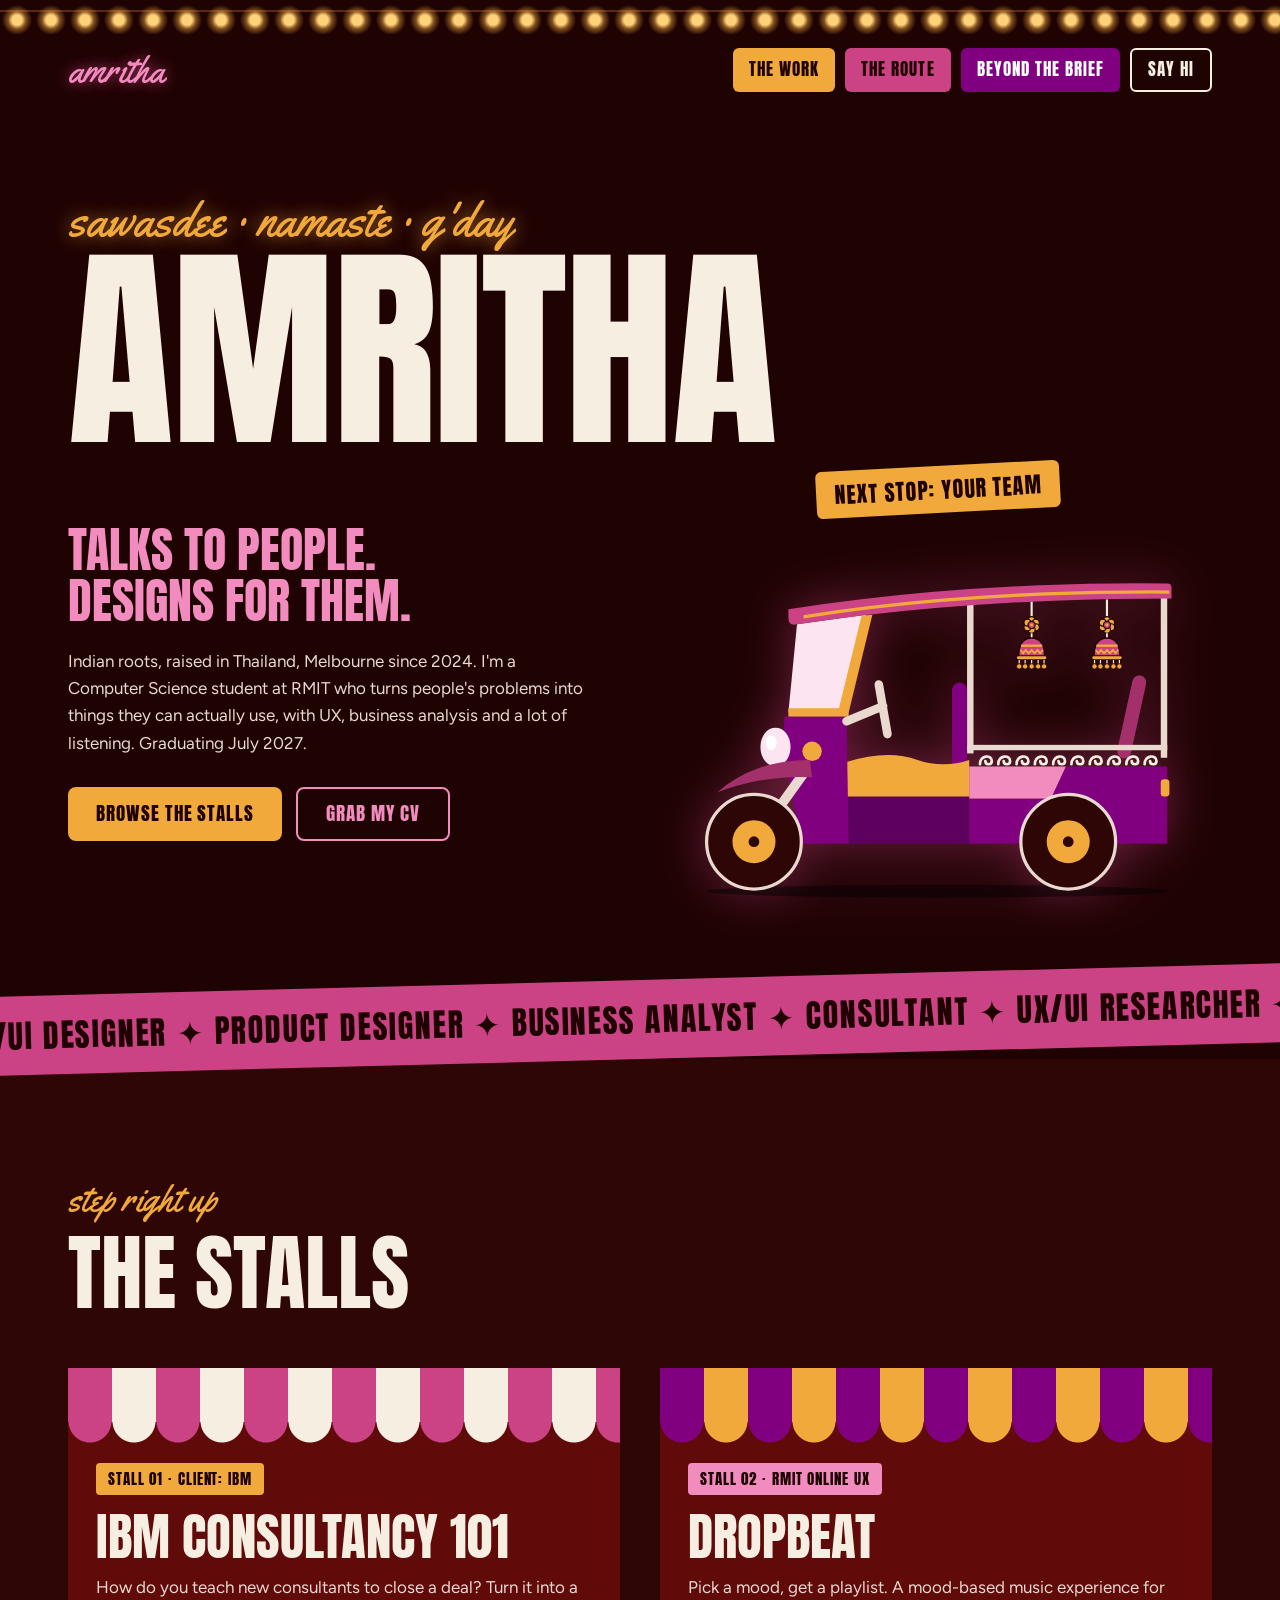
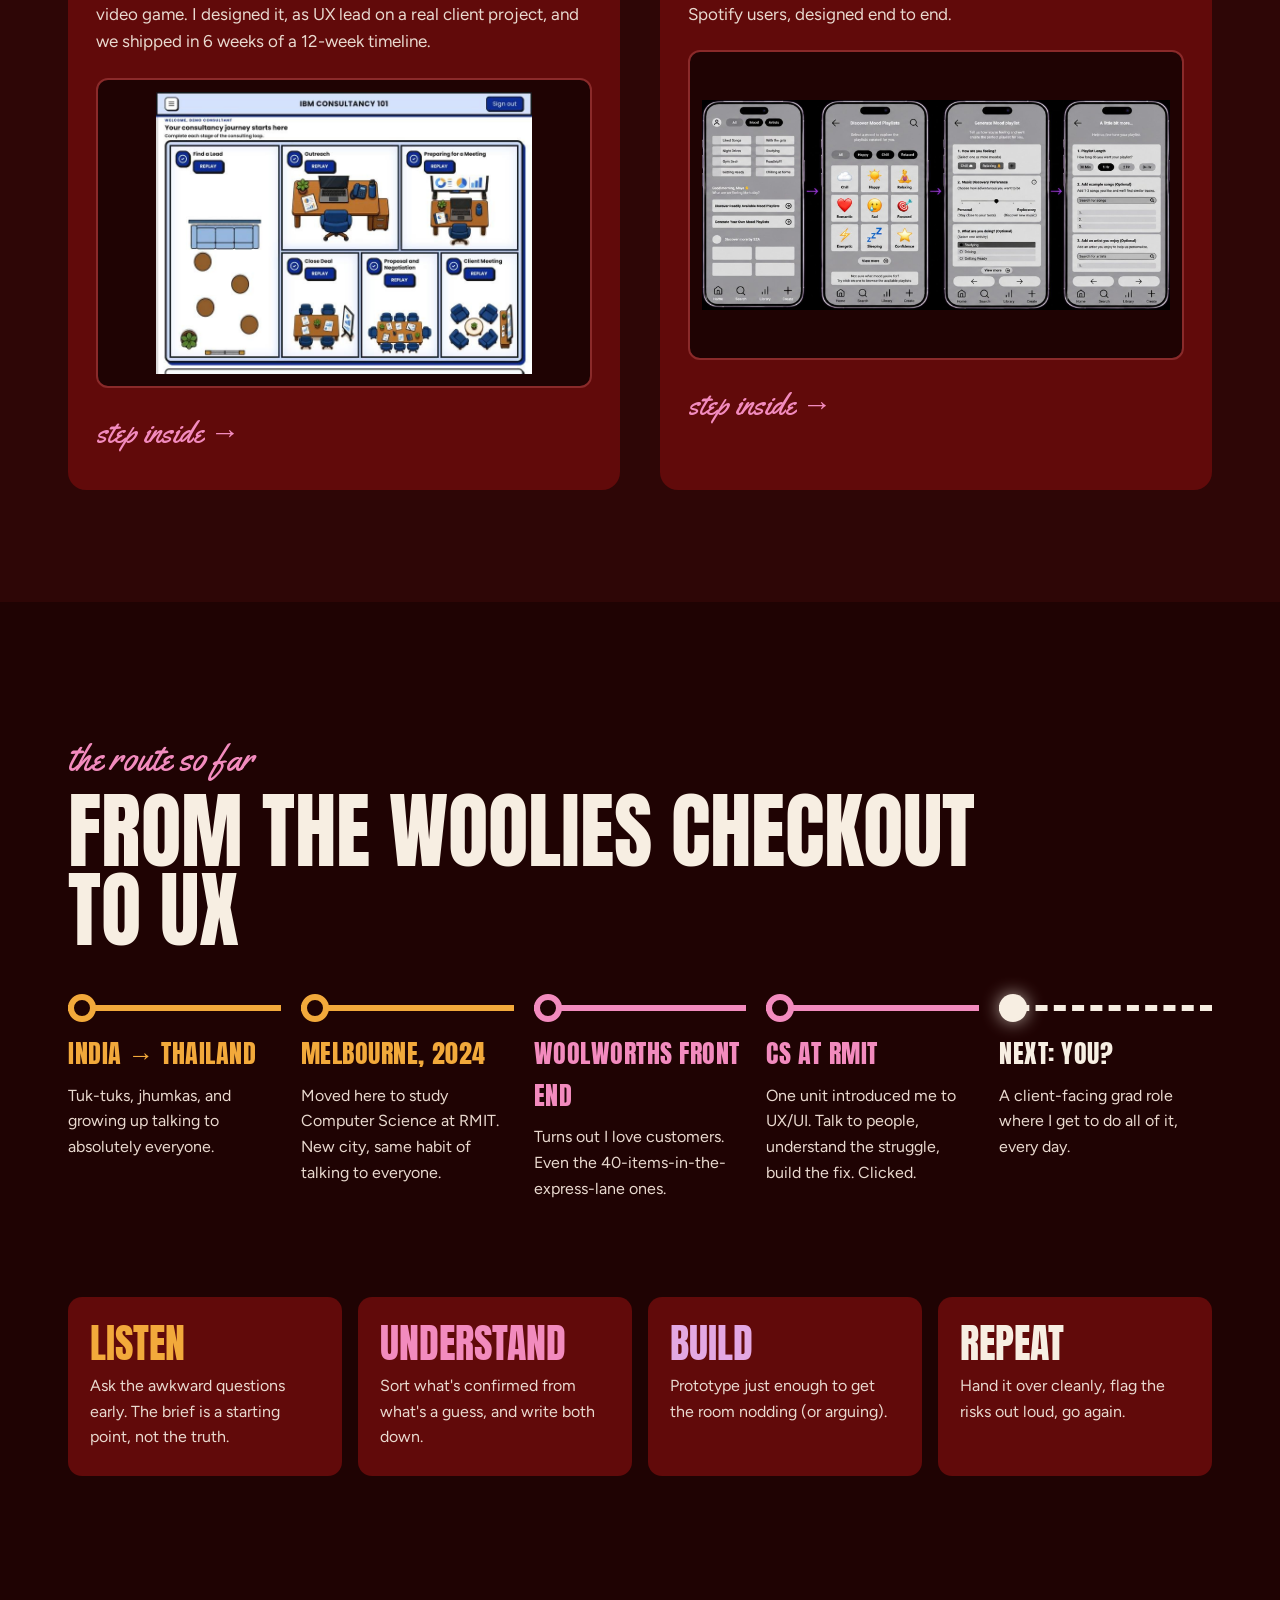
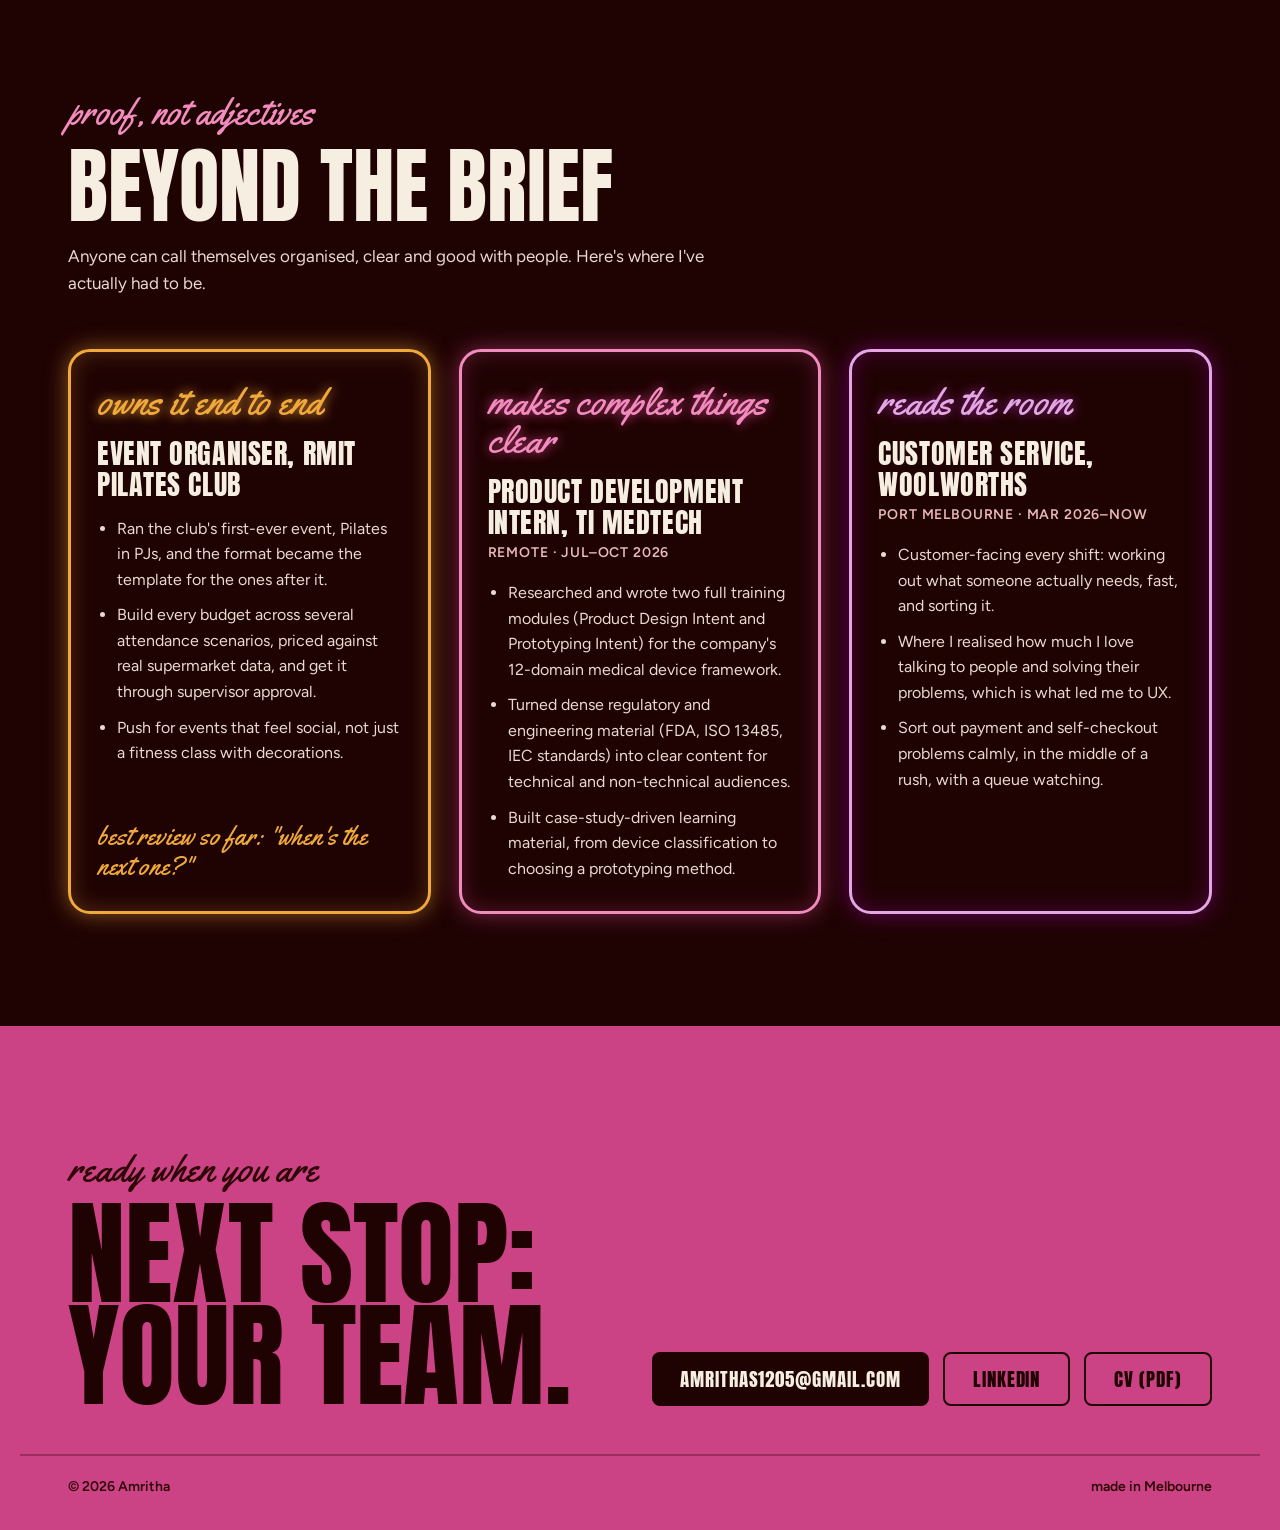
==== index.html @ 428d30fc "Add Night Market portfolio site Co-Authored-By: Claude Opus 5.5 <noreply@anthropic.com> Claude-Sessi" ====
<!doctype html>
<html lang="en">
<head>
<meta charset="utf-8">
<meta name="viewport" content="width=device-width, initial-scale=1">
<title>Amritha Selvaganapathi | UX, Product & Business Analysis</title>
<meta name="description" content="UX/UI designer and business analyst. Computer Science at RMIT, graduating July 2027. Case studies: IBM Consultancy 101 and DropBeat.">
<meta name="theme-color" content="#1F0303">
<link rel="icon" href="data:image/svg+xml,%3Csvg xmlns='http://www.w3.org/2000/svg' viewBox='0 0 100 100'%3E%3Crect width='100' height='100' rx='22' fill='%231F0303'/%3E%3Ctext x='50' y='72' font-size='64' text-anchor='middle' fill='%23F28BBE' font-family='Georgia,serif' font-style='italic'%3Ea%3C/text%3E%3C/svg%3E">
<link rel="preload" href="fonts/anton-latin-400-normal.woff2" as="font" type="font/woff2" crossorigin>
<link rel="stylesheet" href="fonts/fonts.css">
<style>
body{margin:0;background:#1F0303}
@keyframes nmMarquee{from{transform:translateX(0)}to{transform:translateX(-50%)}}
.nm-marquee{animation:nmMarquee 32s linear infinite}
@media (prefers-reduced-motion: reduce){.nm-marquee{animation:none}}
a{color:#F7EEE2}a:hover{color:#F28BBE}
</style>
<style>html{scroll-behavior:smooth}*{box-sizing:border-box}img{max-width:100%}</style>
</head>
<body>
<div style="min-height: 100vh; overflow-x: hidden; background: #1F0303; color: #F7EEE2; font-family: 'Figtree', sans-serif; font-size: 17px; line-height: 1.6">

<div aria-hidden="true" style="height: 34px; background: radial-gradient(circle at 17px 20px, #FFD27A 5px, rgba(242, 169, 59, 0.45) 9px, transparent 15px) 0 0 / 34px 34px repeat-x, linear-gradient(#5A2A10, #5A2A10) 0 10px / 100% 2px no-repeat"></div>

<header>
<nav aria-label="Main" style="max-width: 1240px; margin: 0 auto; padding: 14px clamp(16px, 4vw, 48px); display: flex; flex-wrap: wrap; align-items: center; justify-content: space-between; gap: 16px">
<a href="#top" style="font-family: 'Yellowtail', cursive; font-size: 36px; line-height: 1; text-decoration: none; color: #F28BBE; text-shadow: 0 0 14px rgba(204, 67, 133, 0.8)">amritha</a>
<div style="display: flex; flex-wrap: wrap; gap: 10px">
<a href="#stalls" style="font-family: 'Anton', sans-serif; font-size: 17px; letter-spacing: 0.06em; text-decoration: none; padding: 0 16px; min-height: 44px; display: inline-flex; align-items: center; background: #F2A93B; color: #1F0303; border-radius: 6px">THE WORK</a>
<a href="#route" style="font-family: 'Anton', sans-serif; font-size: 17px; letter-spacing: 0.06em; text-decoration: none; padding: 0 16px; min-height: 44px; display: inline-flex; align-items: center; background: #CC4385; color: #1F0303; border-radius: 6px">THE ROUTE</a>
<a href="#proof" style="font-family: 'Anton', sans-serif; font-size: 17px; letter-spacing: 0.06em; text-decoration: none; padding: 0 16px; min-height: 44px; display: inline-flex; align-items: center; background: #800080; color: #FFFFFF; border-radius: 6px">BEYOND THE BRIEF</a>
<a href="#talk" style="font-family: 'Anton', sans-serif; font-size: 17px; letter-spacing: 0.06em; text-decoration: none; padding: 0 16px; min-height: 44px; display: inline-flex; align-items: center; border: 2px solid #F7EEE2; color: #F7EEE2; border-radius: 6px; box-sizing: border-box">SAY HI</a>
</div>
</nav>
</header>

<section id="top" style="max-width: 1240px; margin: 0 auto; padding: clamp(40px, 7vw, 88px) clamp(16px, 4vw, 48px) clamp(48px, 7vw, 80px)">
<p style="margin: 0; font-family: 'Yellowtail', cursive; font-size: clamp(30px, 4vw, 48px); line-height: 1.1; color: #F2A93B; text-shadow: 0 0 18px rgba(242, 169, 59, 0.6)">sawasdee · namaste · g'day</p>
<h1 style="margin: 10px 0 0; font-family: 'Anton', sans-serif; font-weight: 400; font-size: clamp(88px, 17vw, 236px); line-height: 0.86; letter-spacing: -0.01em; color: #F7EEE2">AMRITHA</h1>
<div style="margin-top: 22px; display: grid; grid-template-columns: repeat(auto-fit, minmax(min(100%, 300px), 1fr)); gap: clamp(24px, 4vw, 48px); align-items: center">
<div>
<p style="margin: 0; font-family: 'Anton', sans-serif; font-size: clamp(30px, 3.8vw, 48px); line-height: 1.05; color: #F28BBE">TALKS TO PEOPLE.<br>DESIGNS FOR THEM.</p>
<p style="margin: 22px 0 0; max-width: 520px; color: #E9D9CF">Indian roots, raised in Thailand, Melbourne since 2024. I'm a Computer Science student at RMIT who turns people's problems into things they can actually use, with UX, business analysis and a lot of listening. Graduating July 2027.</p>
<div style="margin-top: 30px; display: flex; flex-wrap: wrap; gap: 14px">
<a href="#stalls" style="display: inline-flex; align-items: center; min-height: 54px; padding: 0 28px; background: #F2A93B; color: #1F0303; text-decoration: none; font-family: 'Anton', sans-serif; font-size: 19px; letter-spacing: 0.05em; border-radius: 8px">BROWSE THE STALLS</a>
<a href="Amritha_Selvaganapathi_CV.pdf" download="Amritha_Selvaganapathi_CV.pdf" style="display: inline-flex; align-items: center; min-height: 54px; padding: 0 28px; border: 2px solid #F28BBE; color: #F28BBE; text-decoration: none; font-family: 'Anton', sans-serif; font-size: 19px; letter-spacing: 0.05em; border-radius: 8px; box-sizing: border-box">GRAB MY CV</a>
</div>
</div>
<div style="position: relative; display: flex; flex-direction: column; align-items: center; gap: 8px">
<div style="background: #F2A93B; color: #1F0303; font-family: 'Anton', sans-serif; font-size: 22px; letter-spacing: 0.05em; padding: 6px 18px; border-radius: 6px; transform: rotate(-3deg)">NEXT STOP: YOUR TEAM</div>
<svg width="100%" viewBox="0 0 446 352" style="max-width: 480px; filter: drop-shadow(0 0 24px rgba(204, 67, 133, 0.45))" role="img" aria-label="Illustration of a Thai tuk-tuk with jhumka earrings hanging over the back seat">
<ellipse cx="222" cy="344" rx="214" ry="6" fill="#000000" opacity="0.45"></ellipse>
<rect x="250" y="76" width="6" height="140" fill="#E9D9CF"></rect>
<rect x="430" y="70" width="6" height="150" fill="#E9D9CF"></rect>
<path d="M410 150 L396 214" stroke="#A3306A" stroke-width="13" stroke-linecap="round"></path>
<rect x="250" y="208" width="186" height="5" fill="#E9D9CF"></rect>
<path d="M262 226 c0 -9 11 -9 11 -3 c0 4 -6 4 -6 0 M279 226 c0 -9 11 -9 11 -3 c0 4 -6 4 -6 0 M296 226 c0 -9 11 -9 11 -3 c0 4 -6 4 -6 0 M313 226 c0 -9 11 -9 11 -3 c0 4 -6 4 -6 0 M330 226 c0 -9 11 -9 11 -3 c0 4 -6 4 -6 0 M347 226 c0 -9 11 -9 11 -3 c0 4 -6 4 -6 0 M364 226 c0 -9 11 -9 11 -3 c0 4 -6 4 -6 0 M381 226 c0 -9 11 -9 11 -3 c0 4 -6 4 -6 0 M398 226 c0 -9 11 -9 11 -3 c0 4 -6 4 -6 0 M415 226 c0 -9 11 -9 11 -3 c0 4 -6 4 -6 0" stroke="#F7EEE2" stroke-width="2.5" fill="none" stroke-linecap="round"></path>
<path d="M252 228 H342 L328 258 H252 Z" fill="#F28BBE"></path>
<path d="M252 258 H328 L342 228 H436 V300 H252 Z" fill="#800080"></path>
<rect x="430" y="240" width="8" height="16" rx="3" fill="#F2A93B"></rect>
<rect x="236" y="150" width="14" height="100" rx="7" fill="#800080"></rect>
<path d="M138 224 Q176 212 204 222 Q228 230 252 222 L252 258 L138 258 Z" fill="#F2A93B"></path>
<rect x="138" y="256" width="114" height="44" fill="#5E005E"></rect>
<path d="M92 96 L156 87 L134 176 L84 178 Z" fill="#FCE4F0"></path>
<path d="M152 88 L162 87 L140 178 L130 178 Z" fill="#F2A93B"></path>
<path d="M84 174 H140 V182 H84 Z" fill="#F2A93B"></path>
<path d="M80 182 H138 L140 300 H96 Q86 250 80 210 Z" fill="#800080"></path>
<path d="M138 186 L172 172 M168 152 L176 198" stroke="#E9D9CF" stroke-width="8" stroke-linecap="round"></path>
<ellipse cx="72" cy="210" rx="14" ry="18" fill="#FCE4F0"></ellipse>
<ellipse cx="68" cy="206" rx="5" ry="7" fill="#FFFFFF"></ellipse>
<circle cx="106" cy="214" r="9" fill="#F2A93B"></circle>
<path d="M84 82 Q250 56 436 58 Q440 58 440 62 L440 72 Q250 72 92 96 Q84 98 84 90 Z" fill="#CC4385"></path>
<path d="M98 89 Q250 65 438 66" stroke="#F2A93B" stroke-width="3" fill="none"></path>
<path d="M100 232 L54 296" stroke="#E9D9CF" stroke-width="9" stroke-linecap="round"></path>
<path d="M18 252 Q52 222 104 222 L106 238 Q60 236 18 252 Z" fill="#A3306A"></path>
<circle cx="52" cy="298" r="44" fill="#2E0606" stroke="#E9D9CF" stroke-width="3"></circle>
<circle cx="52" cy="298" r="20" fill="#F2A93B"></circle>
<circle cx="52" cy="298" r="5" fill="#2E0606"></circle>
<circle cx="344" cy="298" r="44" fill="#2E0606" stroke="#E9D9CF" stroke-width="3"></circle>
<circle cx="344" cy="298" r="20" fill="#F2A93B"></circle>
<circle cx="344" cy="298" r="5" fill="#2E0606"></circle>
<path d="M310 75 V90 M380 73 V90" stroke="#F7EEE2" stroke-width="2"></path>
<g transform="translate(293.5,90) scale(0.55)">
<circle cx="30" cy="4" r="6" fill="#F2A93B" stroke="#1F0303" stroke-width="2"></circle><circle cx="37" cy="8" r="6" fill="#F2A93B" stroke="#1F0303" stroke-width="2"></circle><circle cx="37" cy="16" r="6" fill="#F2A93B" stroke="#1F0303" stroke-width="2"></circle><circle cx="30" cy="20" r="6" fill="#F2A93B" stroke="#1F0303" stroke-width="2"></circle><circle cx="23" cy="16" r="6" fill="#F2A93B" stroke="#1F0303" stroke-width="2"></circle><circle cx="23" cy="8" r="6" fill="#F2A93B" stroke="#1F0303" stroke-width="2"></circle>
<circle cx="30" cy="12" r="6" fill="#CC4385" stroke="#1F0303" stroke-width="2"></circle><circle cx="30" cy="12" r="2.5" fill="#F2A93B"></circle>
<path d="M30 26 V35" stroke="#F7EEE2" stroke-width="3"></path>
<path d="M8 66 Q8 34 30 34 Q52 34 52 66 Z" fill="#CC4385" stroke="#1F0303" stroke-width="2.5"></path>
<rect x="12" y="45" width="36" height="4" fill="#F2A93B"></rect>
<path d="M11 54 L15.5 60 L20 54 L25 60 L30 54 L35 60 L40 54 L44.5 60 L49 54" stroke="#F2A93B" stroke-width="3" fill="none" stroke-linejoin="round"></path>
<rect x="4" y="64" width="52" height="7" rx="3.5" fill="#F2A93B" stroke="#1F0303" stroke-width="2"></rect>
<path d="M9 71 V78 M19 71 V78 M30 71 V78 M41 71 V78 M51 71 V78" stroke="#F7EEE2" stroke-width="2"></path>
<circle cx="9" cy="82" r="4.5" fill="#F2A93B" stroke="#1F0303" stroke-width="1.5"></circle><circle cx="19" cy="82" r="4.5" fill="#F2A93B" stroke="#1F0303" stroke-width="1.5"></circle><circle cx="30" cy="82" r="4.5" fill="#F2A93B" stroke="#1F0303" stroke-width="1.5"></circle><circle cx="41" cy="82" r="4.5" fill="#F2A93B" stroke="#1F0303" stroke-width="1.5"></circle><circle cx="51" cy="82" r="4.5" fill="#F2A93B" stroke="#1F0303" stroke-width="1.5"></circle>
</g>
<g transform="translate(363.5,90) scale(0.55)">
<circle cx="30" cy="4" r="6" fill="#F2A93B" stroke="#1F0303" stroke-width="2"></circle><circle cx="37" cy="8" r="6" fill="#F2A93B" stroke="#1F0303" stroke-width="2"></circle><circle cx="37" cy="16" r="6" fill="#F2A93B" stroke="#1F0303" stroke-width="2"></circle><circle cx="30" cy="20" r="6" fill="#F2A93B" stroke="#1F0303" stroke-width="2"></circle><circle cx="23" cy="16" r="6" fill="#F2A93B" stroke="#1F0303" stroke-width="2"></circle><circle cx="23" cy="8" r="6" fill="#F2A93B" stroke="#1F0303" stroke-width="2"></circle>
<circle cx="30" cy="12" r="6" fill="#CC4385" stroke="#1F0303" stroke-width="2"></circle><circle cx="30" cy="12" r="2.5" fill="#F2A93B"></circle>
<path d="M30 26 V35" stroke="#F7EEE2" stroke-width="3"></path>
<path d="M8 66 Q8 34 30 34 Q52 34 52 66 Z" fill="#CC4385" stroke="#1F0303" stroke-width="2.5"></path>
<rect x="12" y="45" width="36" height="4" fill="#F2A93B"></rect>
<path d="M11 54 L15.5 60 L20 54 L25 60 L30 54 L35 60 L40 54 L44.5 60 L49 54" stroke="#F2A93B" stroke-width="3" fill="none" stroke-linejoin="round"></path>
<rect x="4" y="64" width="52" height="7" rx="3.5" fill="#F2A93B" stroke="#1F0303" stroke-width="2"></rect>
<path d="M9 71 V78 M19 71 V78 M30 71 V78 M41 71 V78 M51 71 V78" stroke="#F7EEE2" stroke-width="2"></path>
<circle cx="9" cy="82" r="4.5" fill="#F2A93B" stroke="#1F0303" stroke-width="1.5"></circle><circle cx="19" cy="82" r="4.5" fill="#F2A93B" stroke="#1F0303" stroke-width="1.5"></circle><circle cx="30" cy="82" r="4.5" fill="#F2A93B" stroke="#1F0303" stroke-width="1.5"></circle><circle cx="41" cy="82" r="4.5" fill="#F2A93B" stroke="#1F0303" stroke-width="1.5"></circle><circle cx="51" cy="82" r="4.5" fill="#F2A93B" stroke="#1F0303" stroke-width="1.5"></circle>
</g>
</svg>
</div>
</div>
</section>

<div aria-hidden="true" style="background: #CC4385; color: #1F0303; transform: rotate(-1.5deg); margin: 0 -40px; padding: 14px 0; white-space: nowrap; overflow: hidden; font-family: 'Anton', sans-serif; font-size: clamp(22px, 2.6vw, 32px); letter-spacing: 0.05em"><div class="nm-marquee" style="display: inline-flex; width: max-content">
<span style="padding-right: 0.5em">UX/UI DESIGNER ✦ PRODUCT DESIGNER ✦ BUSINESS ANALYST ✦ CONSULTANT ✦ UX/UI RESEARCHER ✦ UX/UI DESIGNER ✦ PRODUCT DESIGNER ✦ BUSINESS ANALYST ✦ CONSULTANT ✦ UX/UI RESEARCHER ✦</span>
<span style="padding-right: 0.5em">UX/UI DESIGNER ✦ PRODUCT DESIGNER ✦ BUSINESS ANALYST ✦ CONSULTANT ✦ UX/UI RESEARCHER ✦ UX/UI DESIGNER ✦ PRODUCT DESIGNER ✦ BUSINESS ANALYST ✦ CONSULTANT ✦ UX/UI RESEARCHER ✦</span>
</div>
</div>

<section id="stalls" style="background: #2E0606">
<div style="max-width: 1240px; margin: 0 auto; padding: clamp(72px, 9vw, 112px) clamp(16px, 4vw, 48px)">
<p style="margin: 0; font-family: 'Yellowtail', cursive; font-size: 36px; color: #F2A93B">step right up</p>
<h2 style="margin: 4px 0 0; font-family: 'Anton', sans-serif; font-weight: 400; font-size: clamp(44px, 6.5vw, 88px); line-height: 0.95">THE STALLS</h2>

<div style="margin-top: 56px; display: grid; grid-template-columns: repeat(auto-fit, minmax(min(100%, 500px), 1fr)); gap: 40px">

<a href="ibm.html" style="display: block; text-decoration: none; color: #F7EEE2; background: #610A0A; border-radius: 0 0 18px 18px; overflow: hidden">
<div aria-hidden="true" style="height: 54px; background: repeating-linear-gradient(90deg, #CC4385 0 44px, #F7EEE2 44px 88px)"></div>
<div aria-hidden="true" style="height: 22px; margin-top: -1px; background: radial-gradient(circle at 22px 0, #CC4385 21px, transparent 22px) 0 0 / 88px 22px repeat-x, radial-gradient(circle at 22px 0, #F7EEE2 21px, transparent 22px) 44px 0 / 88px 22px repeat-x"></div>
<div style="padding: 20px 28px 34px">
<div style="display: inline-block; background: #F2A93B; color: #1F0303; font-family: 'Anton', sans-serif; letter-spacing: 0.06em; font-size: 15px; padding: 4px 12px; border-radius: 4px">STALL 01 · CLIENT: IBM</div>
<h3 style="margin: 16px 0 0; font-family: 'Anton', sans-serif; font-weight: 400; font-size: clamp(36px, 4vw, 52px); line-height: 1">IBM CONSULTANCY 101</h3>
<p style="margin: 12px 0 0; color: #E9D9CF">How do you teach new consultants to close a deal? Turn it into a video game. I designed it, as UX lead on a real client project, and we shipped in 6 weeks of a 12-week timeline.</p>
<img src="images/ibm-live-lobby.jpg" alt="IBM Consultancy 101 lobby: six level rooms on one office floor" style="margin-top: 22px; width: 100%; aspect-ratio: 16 / 10; object-fit: contain; display: block; box-sizing: border-box; padding: 12px; border-radius: 12px; border: 2px solid #8A2A2A; background: #1F0303">
<p style="margin: 20px 0 0; font-family: 'Yellowtail', cursive; font-size: 30px; color: #F28BBE">step inside →</p>
</div>
</a>

<a href="dropbeat.html" style="display: block; text-decoration: none; color: #F7EEE2; background: #610A0A; border-radius: 0 0 18px 18px; overflow: hidden">
<div aria-hidden="true" style="height: 54px; background: repeating-linear-gradient(90deg, #800080 0 44px, #F2A93B 44px 88px)"></div>
<div aria-hidden="true" style="height: 22px; margin-top: -1px; background: radial-gradient(circle at 22px 0, #800080 21px, transparent 22px) 0 0 / 88px 22px repeat-x, radial-gradient(circle at 22px 0, #F2A93B 21px, transparent 22px) 44px 0 / 88px 22px repeat-x"></div>
<div style="padding: 20px 28px 34px">
<div style="display: inline-block; background: #F28BBE; color: #1F0303; font-family: 'Anton', sans-serif; letter-spacing: 0.06em; font-size: 15px; padding: 4px 12px; border-radius: 4px">STALL 02 · RMIT ONLINE UX</div>
<h3 style="margin: 16px 0 0; font-family: 'Anton', sans-serif; font-weight: 400; font-size: clamp(36px, 4vw, 52px); line-height: 1">DROPBEAT</h3>
<p style="margin: 12px 0 0; color: #E9D9CF">Pick a mood, get a playlist. A mood-based music experience for Spotify users, designed end to end.</p>
<img src="images/dropbeat-final-1.jpg" alt="DropBeat screens: mood-first home, mood playlists, generate a playlist, and preferences" style="margin-top: 22px; width: 100%; aspect-ratio: 16 / 10; object-fit: contain; display: block; box-sizing: border-box; padding: 12px; border-radius: 12px; border: 2px solid #8A2A2A; background: #1F0303">
<p style="margin: 20px 0 0; font-family: 'Yellowtail', cursive; font-size: 30px; color: #F28BBE">step inside →</p>
</div>
</a>

</div>
</div>
</section>

<section id="route" style="max-width: 1240px; margin: 0 auto; padding: clamp(80px, 10vw, 128px) clamp(16px, 4vw, 48px) clamp(64px, 8vw, 96px)">
<p style="margin: 0; font-family: 'Yellowtail', cursive; font-size: 36px; color: #F28BBE">the route so far</p>
<h2 style="margin: 4px 0 0; font-family: 'Anton', sans-serif; font-weight: 400; font-size: clamp(44px, 6.5vw, 88px); line-height: 0.95; max-width: 960px">FROM THE WOOLIES CHECKOUT TO UX</h2>

<ol style="list-style: none; margin: 56px 0 0; padding: 0; display: grid; grid-template-columns: repeat(auto-fit, minmax(min(100%, 210px), 1fr)); gap: 32px 20px; position: relative">
<li style="border-top: 6px solid #F2A93B; padding-top: 22px; position: relative">
<span aria-hidden="true" style="position: absolute; top: -17px; left: 0; width: 28px; height: 28px; border-radius: 999px; background: #1F0303; border: 6px solid #F2A93B; box-sizing: border-box"></span>
<div style="font-family: 'Anton', sans-serif; font-size: 26px; letter-spacing: 0.02em; color: #F2A93B">INDIA → THAILAND</div>
<p style="margin: 8px 0 0; color: #E9D9CF; font-size: 16px">Tuk-tuks, jhumkas, and growing up talking to absolutely everyone.</p>
</li>
<li style="border-top: 6px solid #F2A93B; padding-top: 22px; position: relative">
<span aria-hidden="true" style="position: absolute; top: -17px; left: 0; width: 28px; height: 28px; border-radius: 999px; background: #1F0303; border: 6px solid #F2A93B; box-sizing: border-box"></span>
<div style="font-family: 'Anton', sans-serif; font-size: 26px; letter-spacing: 0.02em; color: #F2A93B">MELBOURNE, 2024</div>
<p style="margin: 8px 0 0; color: #E9D9CF; font-size: 16px">Moved here to study Computer Science at RMIT. New city, same habit of talking to everyone.</p>
</li>
<li style="border-top: 6px solid #F28BBE; padding-top: 22px; position: relative">
<span aria-hidden="true" style="position: absolute; top: -17px; left: 0; width: 28px; height: 28px; border-radius: 999px; background: #1F0303; border: 6px solid #F28BBE; box-sizing: border-box"></span>
<div style="font-family: 'Anton', sans-serif; font-size: 26px; letter-spacing: 0.02em; color: #F28BBE">WOOLWORTHS FRONT END</div>
<p style="margin: 8px 0 0; color: #E9D9CF; font-size: 16px">Turns out I love customers. Even the 40-items-in-the-express-lane ones.</p>
</li>
<li style="border-top: 6px solid #F28BBE; padding-top: 22px; position: relative">
<span aria-hidden="true" style="position: absolute; top: -17px; left: 0; width: 28px; height: 28px; border-radius: 999px; background: #1F0303; border: 6px solid #F28BBE; box-sizing: border-box"></span>
<div style="font-family: 'Anton', sans-serif; font-size: 26px; letter-spacing: 0.02em; color: #F28BBE">CS AT RMIT</div>
<p style="margin: 8px 0 0; color: #E9D9CF; font-size: 16px">One unit introduced me to UX/UI. Talk to people, understand the struggle, build the fix. Clicked.</p>
</li>
<li style="border-top: 6px dashed #F7EEE2; padding-top: 22px; position: relative">
<span aria-hidden="true" style="position: absolute; top: -17px; left: 0; width: 28px; height: 28px; border-radius: 999px; background: #F7EEE2; box-shadow: 0 0 18px rgba(247, 238, 226, 0.7)"></span>
<div style="font-family: 'Anton', sans-serif; font-size: 26px; letter-spacing: 0.02em; color: #F7EEE2">NEXT: YOU?</div>
<p style="margin: 8px 0 0; color: #E9D9CF; font-size: 16px">A client-facing grad role where I get to do all of it, every day.</p>
</li>
</ol>

<div style="margin-top: clamp(64px, 8vw, 96px); display: grid; grid-template-columns: repeat(auto-fit, minmax(min(100%, 240px), 1fr)); gap: 16px">
<div style="background: #610A0A; border-radius: 14px; padding: 26px 22px">
<div style="font-family: 'Anton', sans-serif; font-size: 40px; line-height: 1; color: #F2A93B">LISTEN</div>
<p style="margin: 10px 0 0; color: #E9D9CF; font-size: 16px">Ask the awkward questions early. The brief is a starting point, not the truth.</p>
</div>
<div style="background: #610A0A; border-radius: 14px; padding: 26px 22px">
<div style="font-family: 'Anton', sans-serif; font-size: 40px; line-height: 1; color: #F28BBE">UNDERSTAND</div>
<p style="margin: 10px 0 0; color: #E9D9CF; font-size: 16px">Sort what's confirmed from what's a guess, and write both down.</p>
</div>
<div style="background: #610A0A; border-radius: 14px; padding: 26px 22px">
<div style="font-family: 'Anton', sans-serif; font-size: 40px; line-height: 1; color: #E3A8E3">BUILD</div>
<p style="margin: 10px 0 0; color: #E9D9CF; font-size: 16px">Prototype just enough to get the room nodding (or arguing).</p>
</div>
<div style="background: #610A0A; border-radius: 14px; padding: 26px 22px">
<div style="font-family: 'Anton', sans-serif; font-size: 40px; line-height: 1; color: #F7EEE2">REPEAT</div>
<p style="margin: 10px 0 0; color: #E9D9CF; font-size: 16px">Hand it over cleanly, flag the risks out loud, go again.</p>
</div>
</div>
</section>

<section id="proof" style="max-width: 1240px; margin: 0 auto; padding: clamp(72px, 9vw, 112px) clamp(16px, 4vw, 48px)">
<p style="margin: 0; font-family: 'Yellowtail', cursive; font-size: 36px; color: #F28BBE">proof, not adjectives</p>
<h2 style="margin: 4px 0 0; font-family: 'Anton', sans-serif; font-weight: 400; font-size: clamp(44px, 6.5vw, 88px); line-height: 0.95">BEYOND THE BRIEF</h2>
<p style="margin: 18px 0 0; max-width: 680px; color: #E9D9CF">Anyone can call themselves organised, clear and good with people. Here's where I've actually had to be.</p>

<div style="margin-top: 52px; display: grid; grid-template-columns: repeat(auto-fit, minmax(min(100%, 340px), 1fr)); gap: 28px">

<article style="border: 3px solid #F2A93B; border-radius: 22px; padding: 30px 26px; box-shadow: 0 0 22px rgba(242, 169, 59, 0.5), inset 0 0 22px rgba(242, 169, 59, 0.25); display: flex; flex-direction: column">
<div style="font-family: 'Yellowtail', cursive; font-size: 38px; line-height: 1; color: #F2A93B; text-shadow: 0 0 12px rgba(242, 169, 59, 0.9)">owns it end to end</div>
<h3 style="margin: 18px 0 0; font-family: 'Anton', sans-serif; font-weight: 400; font-size: 28px; line-height: 1.1; letter-spacing: 0.02em">EVENT ORGANISER, RMIT PILATES CLUB</h3>
<ul style="margin: 16px 0 0; padding-left: 20px; color: #E9D9CF; font-size: 16px; display: flex; flex-direction: column; gap: 10px">
<li>Ran the club's first-ever event, Pilates in PJs, and the format became the template for the ones after it.</li>
<li>Build every budget across several attendance scenarios, priced against real supermarket data, and get it through supervisor approval.</li>
<li>Push for events that feel social, not just a fitness class with decorations.</li>
</ul>
<p style="margin: auto 0 0; padding-top: 18px; font-family: 'Yellowtail', cursive; font-size: 26px; line-height: 1.15; color: #F2A93B">best review so far: "when's the next one?"</p>
</article>

<article style="border: 3px solid #F28BBE; border-radius: 22px; padding: 30px 26px; box-shadow: 0 0 22px rgba(204, 67, 133, 0.55), inset 0 0 22px rgba(204, 67, 133, 0.3); display: flex; flex-direction: column">
<div style="font-family: 'Yellowtail', cursive; font-size: 38px; line-height: 1; color: #F28BBE; text-shadow: 0 0 12px rgba(204, 67, 133, 0.9)">makes complex things clear</div>
<h3 style="margin: 18px 0 0; font-family: 'Anton', sans-serif; font-weight: 400; font-size: 28px; line-height: 1.1; letter-spacing: 0.02em">PRODUCT DEVELOPMENT INTERN, TI MEDTECH</h3>
<div style="margin-top: 4px; font-size: 14px; font-weight: 600; letter-spacing: 0.06em; color: #E9B8B8">REMOTE · JUL–OCT 2026</div>
<ul style="margin: 16px 0 0; padding-left: 20px; color: #E9D9CF; font-size: 16px; display: flex; flex-direction: column; gap: 10px">
<li>Researched and wrote two full training modules (Product Design Intent and Prototyping Intent) for the company's 12-domain medical device framework.</li>
<li>Turned dense regulatory and engineering material (FDA, ISO 13485, IEC standards) into clear content for technical and non-technical audiences.</li>
<li>Built case-study-driven learning material, from device classification to choosing a prototyping method.</li>
</ul>
</article>

<article style="border: 3px solid #E3A8E3; border-radius: 22px; padding: 30px 26px; box-shadow: 0 0 22px rgba(128, 0, 128, 0.7), inset 0 0 22px rgba(128, 0, 128, 0.45); display: flex; flex-direction: column">
<div style="font-family: 'Yellowtail', cursive; font-size: 38px; line-height: 1; color: #E3A8E3; text-shadow: 0 0 12px rgba(160, 40, 160, 0.9)">reads the room</div>
<h3 style="margin: 18px 0 0; font-family: 'Anton', sans-serif; font-weight: 400; font-size: 28px; line-height: 1.1; letter-spacing: 0.02em">CUSTOMER SERVICE, WOOLWORTHS</h3>
<div style="margin-top: 4px; font-size: 14px; font-weight: 600; letter-spacing: 0.06em; color: #E9B8B8">PORT MELBOURNE · MAR 2026–NOW</div>
<ul style="margin: 16px 0 0; padding-left: 20px; color: #E9D9CF; font-size: 16px; display: flex; flex-direction: column; gap: 10px">
<li>Customer-facing every shift: working out what someone actually needs, fast, and sorting it.</li>
<li>Where I realised how much I love talking to people and solving their problems, which is what led me to UX.</li>
<li>Sort out payment and self-checkout problems calmly, in the middle of a rush, with a queue watching.</li>
</ul>
</article>

</div>
</section>

<section id="talk" style="background: #CC4385; color: #1F0303">
<div style="max-width: 1240px; margin: 0 auto; padding: clamp(72px, 9vw, 112px) clamp(16px, 4vw, 48px) 48px; display: flex; flex-wrap: wrap; align-items: flex-end; justify-content: space-between; gap: 40px">
<div>
<p style="margin: 0; font-family: 'Yellowtail', cursive; font-size: 38px; color: #2E0606">ready when you are</p>
<h2 style="margin: 4px 0 0; font-family: 'Anton', sans-serif; font-weight: 400; font-size: clamp(56px, 9vw, 132px); line-height: 0.88">NEXT STOP:<br>YOUR TEAM.</h2>
</div>
<div style="display: flex; flex-wrap: wrap; gap: 14px">
<a href="mailto:amrithas1205@gmail.com" style="display: inline-flex; align-items: center; min-height: 54px; padding: 0 28px; background: #1F0303; color: #F7EEE2; text-decoration: none; font-family: 'Anton', sans-serif; font-size: 19px; letter-spacing: 0.05em; border-radius: 8px">AMRITHAS1205@GMAIL.COM</a>
<a target="_blank" rel="noopener" href="https://www.linkedin.com/in/amritha-selvaganapathi-402177371/" style="display: inline-flex; align-items: center; min-height: 54px; padding: 0 28px; border: 2.5px solid #1F0303; color: #1F0303; text-decoration: none; font-family: 'Anton', sans-serif; font-size: 19px; letter-spacing: 0.05em; border-radius: 8px; box-sizing: border-box">LINKEDIN</a>
<a href="Amritha_Selvaganapathi_CV.pdf" download="Amritha_Selvaganapathi_CV.pdf" style="display: inline-flex; align-items: center; min-height: 54px; padding: 0 28px; border: 2.5px solid #1F0303; color: #1F0303; text-decoration: none; font-family: 'Anton', sans-serif; font-size: 19px; letter-spacing: 0.05em; border-radius: 8px; box-sizing: border-box">CV (PDF)</a>
</div>
</div>
<div style="max-width: 1240px; margin: 0 auto; padding: 20px clamp(16px, 4vw, 48px) 32px; border-top: 2px solid rgba(31, 3, 3, 0.3); display: flex; flex-wrap: wrap; justify-content: space-between; gap: 8px; font-size: 14px; font-weight: 600; color: #2E0606">
<span>© 2026 Amritha</span>
<span>made in Melbourne</span>
</div>
</section>

</div>
</body>
</html>
---- fonts/fonts.css ----
@font-face{font-family:'Anton';font-style:normal;font-weight:400;font-display:swap;src:url('anton-latin-400-normal.woff2') format('woff2')}
@font-face{font-family:'Yellowtail';font-style:normal;font-weight:400;font-display:swap;src:url('yellowtail-latin-400-normal.woff2') format('woff2')}
@font-face{font-family:'Figtree';font-style:normal;font-weight:400;font-display:swap;src:url('figtree-latin-400-normal.woff2') format('woff2')}
@font-face{font-family:'Figtree';font-style:normal;font-weight:500;font-display:swap;src:url('figtree-latin-500-normal.woff2') format('woff2')}
@font-face{font-family:'Figtree';font-style:normal;font-weight:600;font-display:swap;src:url('figtree-latin-600-normal.woff2') format('woff2')}
@font-face{font-family:'Figtree';font-style:normal;font-weight:700;font-display:swap;src:url('figtree-latin-700-normal.woff2') format('woff2')}
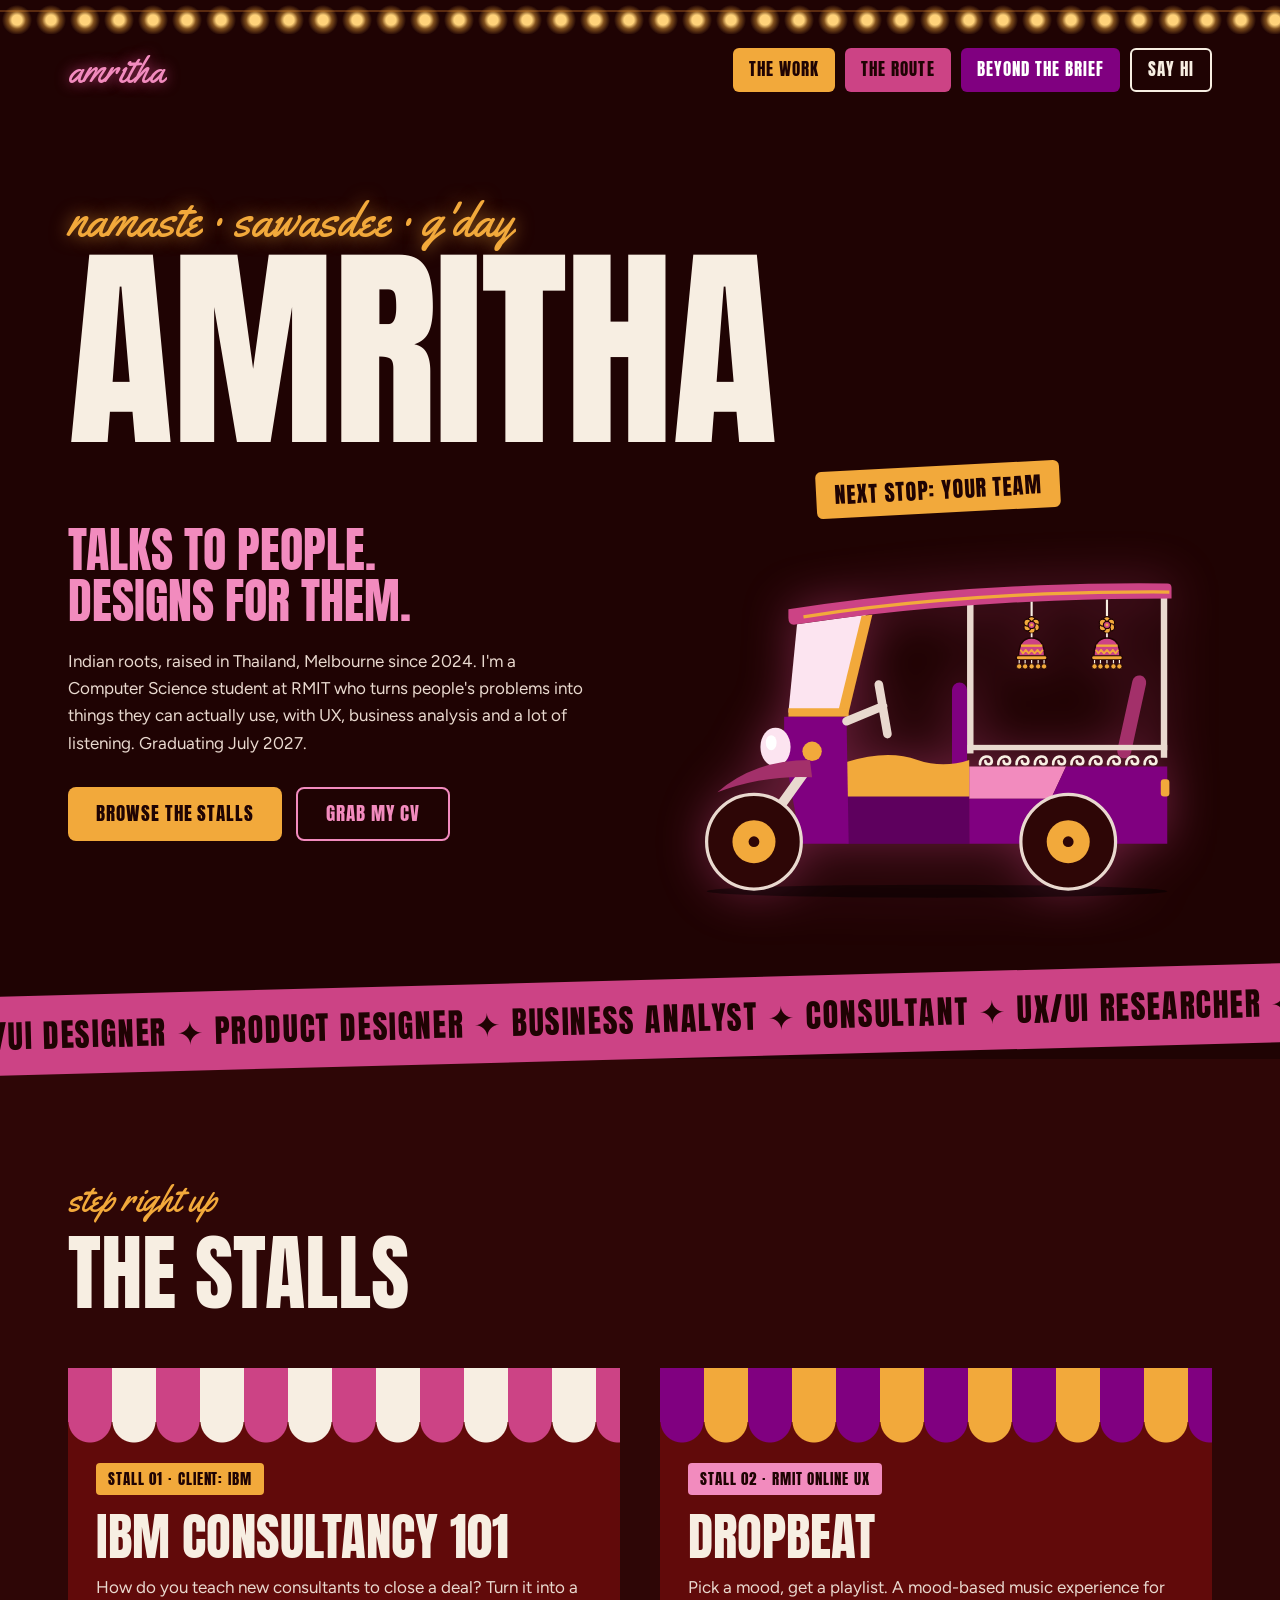
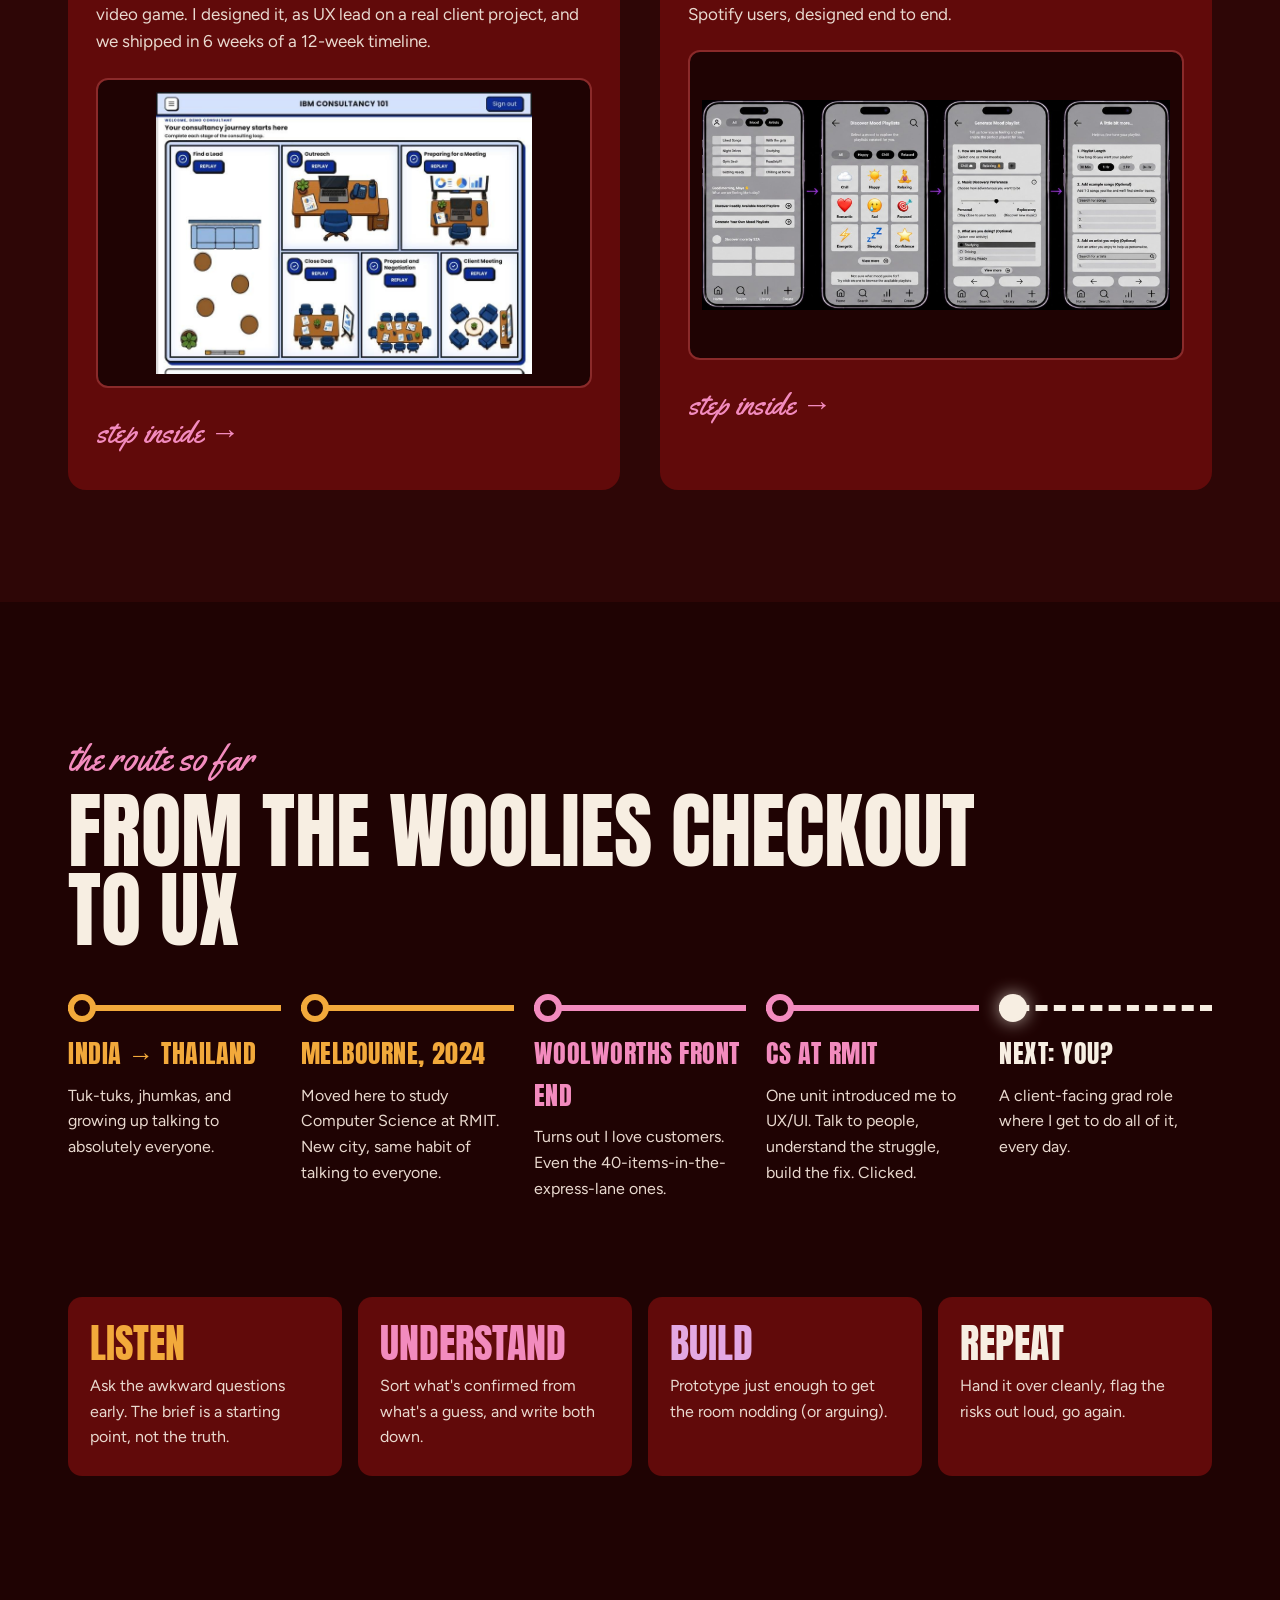
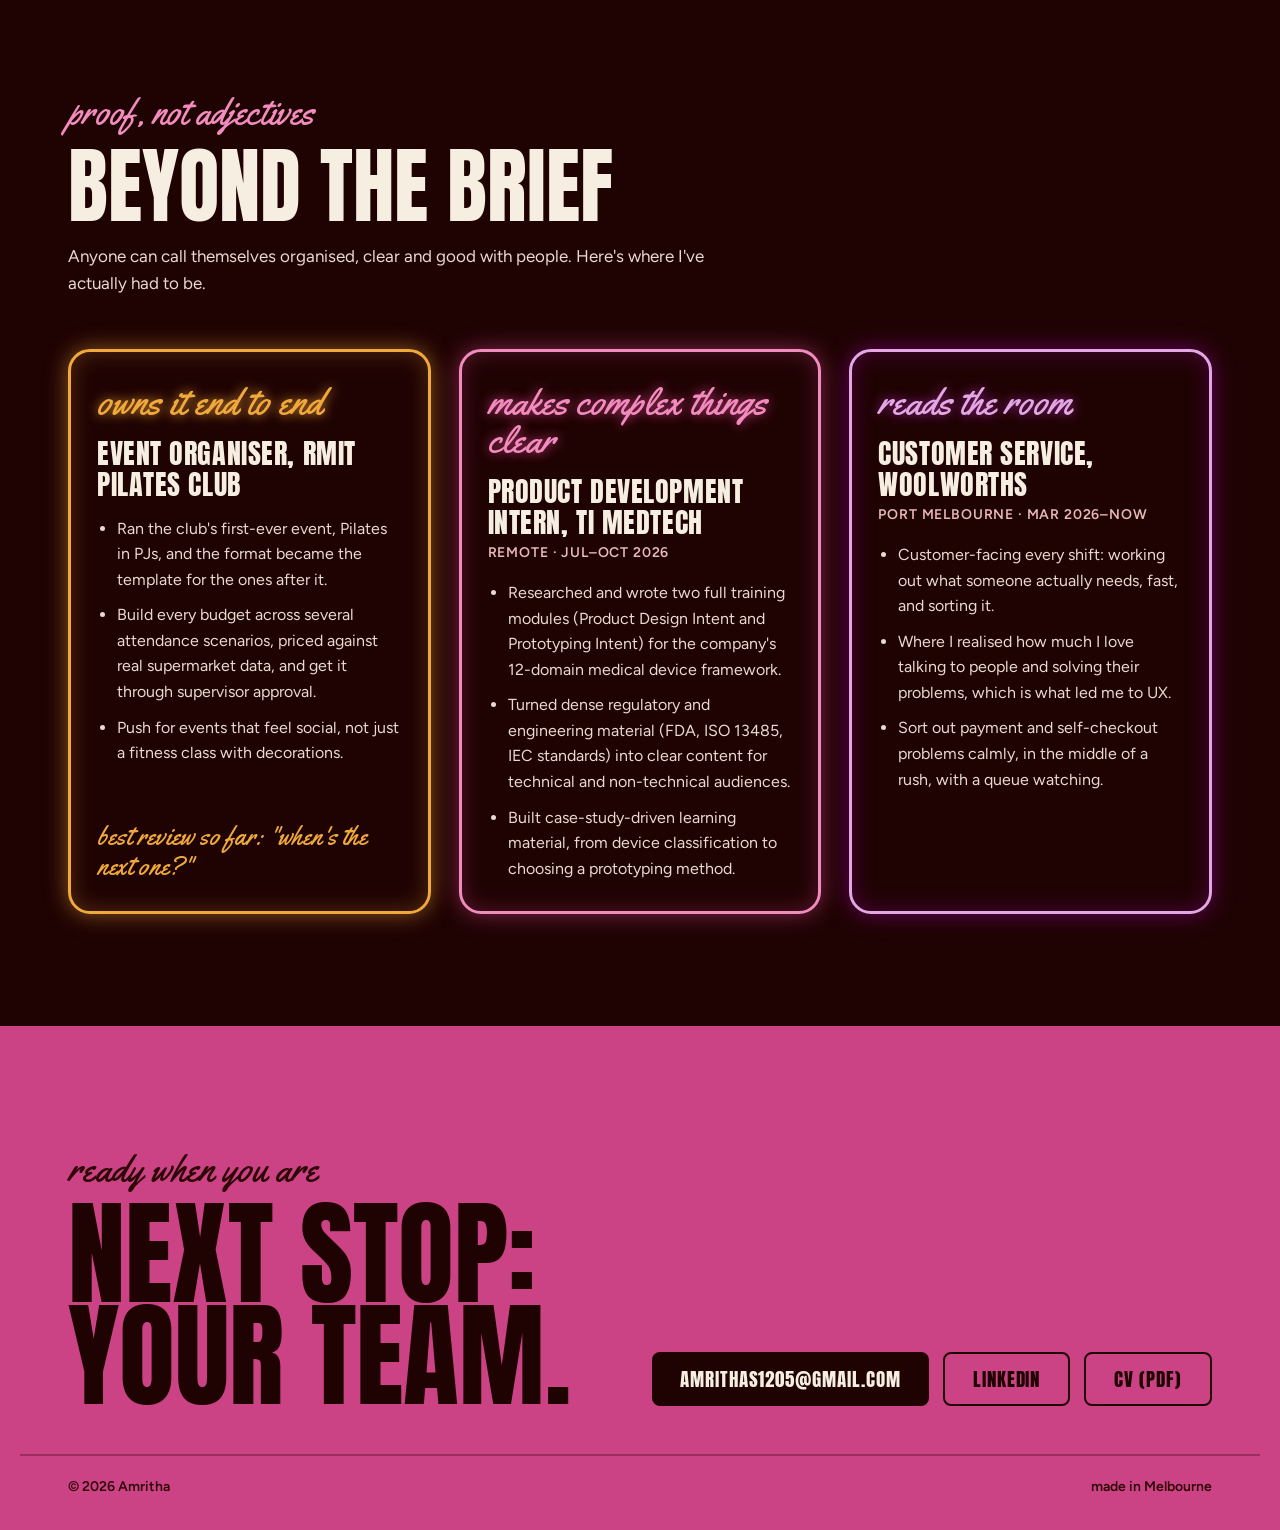
==== commit f7b544b0: "Reorder greeting: namaste, sawasdee, g'day Co-Authored-By: Claude Opus 5.5 <noreply@anthropic.com> C" ====
--- a/index.html
+++ b/index.html
@@ -5,6 +5,16 @@
 <meta name="viewport" content="width=device-width, initial-scale=1">
 <title>Amritha Selvaganapathi | UX, Product & Business Analysis</title>
 <meta name="description" content="UX/UI designer and business analyst. Computer Science at RMIT, graduating July 2027. Case studies: IBM Consultancy 101 and DropBeat.">
+<meta property="og:type" content="website">
+<meta property="og:site_name" content="Amritha Selvaganapathi">
+<meta property="og:title" content="Amritha Selvaganapathi | UX, Product & Business Analysis">
+<meta property="og:description" content="UX/UI designer and business analyst. Computer Science at RMIT, graduating July 2027. Case studies: IBM Consultancy 101 and DropBeat.">
+<meta property="og:url" content="https://amritha-portfolio-two.vercel.app/">
+<meta property="og:image" content="https://amritha-portfolio-two.vercel.app/images/og-preview.jpg">
+<meta property="og:image:width" content="1200">
+<meta property="og:image:height" content="627">
+<meta name="twitter:card" content="summary_large_image">
+<link rel="canonical" href="https://amritha-portfolio-two.vercel.app/">
 <meta name="theme-color" content="#1F0303">
 <link rel="icon" href="data:image/svg+xml,%3Csvg xmlns='http://www.w3.org/2000/svg' viewBox='0 0 100 100'%3E%3Crect width='100' height='100' rx='22' fill='%231F0303'/%3E%3Ctext x='50' y='72' font-size='64' text-anchor='middle' fill='%23F28BBE' font-family='Georgia,serif' font-style='italic'%3Ea%3C/text%3E%3C/svg%3E">
 <link rel="preload" href="fonts/anton-latin-400-normal.woff2" as="font" type="font/woff2" crossorigin>
@@ -36,7 +46,7 @@
 </header>
 
 <section id="top" style="max-width: 1240px; margin: 0 auto; padding: clamp(40px, 7vw, 88px) clamp(16px, 4vw, 48px) clamp(48px, 7vw, 80px)">
-<p style="margin: 0; font-family: 'Yellowtail', cursive; font-size: clamp(30px, 4vw, 48px); line-height: 1.1; color: #F2A93B; text-shadow: 0 0 18px rgba(242, 169, 59, 0.6)">sawasdee · namaste · g'day</p>
+<p style="margin: 0; font-family: 'Yellowtail', cursive; font-size: clamp(30px, 4vw, 48px); line-height: 1.1; color: #F2A93B; text-shadow: 0 0 18px rgba(242, 169, 59, 0.6)">namaste · sawasdee · g'day</p>
 <h1 style="margin: 10px 0 0; font-family: 'Anton', sans-serif; font-weight: 400; font-size: clamp(88px, 17vw, 236px); line-height: 0.86; letter-spacing: -0.01em; color: #F7EEE2">AMRITHA</h1>
 <div style="margin-top: 22px; display: grid; grid-template-columns: repeat(auto-fit, minmax(min(100%, 300px), 1fr)); gap: clamp(24px, 4vw, 48px); align-items: center">
 <div>
